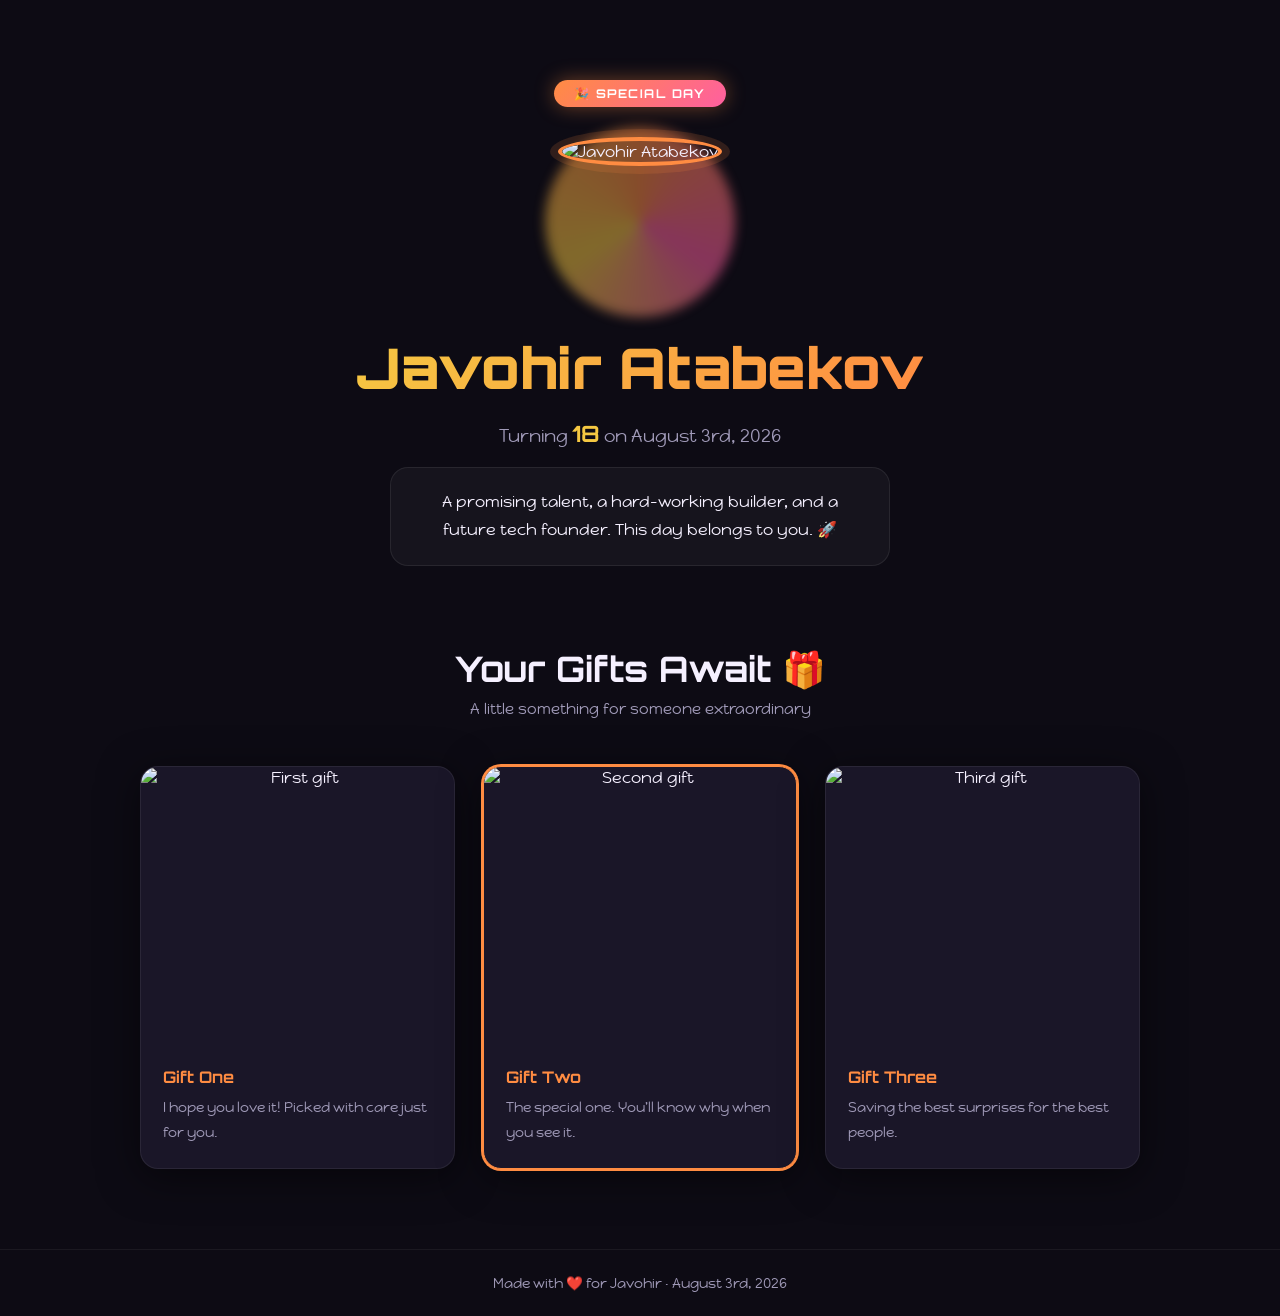
==== doing.html @ fd639290 "Add files via upload" ====
<!DOCTYPE html>
<html lang="en">
<head>
  <meta charset="UTF-8">
  <meta name="viewport" content="width=device-width, initial-scale=1.0">
  <title>Happy Birthday, Javohir! 🎂</title>
  <link rel="preconnect" href="https://fonts.googleapis.com">
  <link rel="preconnect" href="https://fonts.gstatic.com" crossorigin>
  <link href="https://fonts.googleapis.com/css2?family=Orbitron:wght@700;900&family=Happy+Monkey&display=swap" rel="stylesheet">
  <link rel="stylesheet" href="doing.css">
</head>
<body>

  <!-- Floating confetti particles -->
  <div class="confetti-container" aria-hidden="true">
    <span class="dot"></span><span class="dot"></span><span class="dot"></span>
    <span class="dot"></span><span class="dot"></span><span class="dot"></span>
    <span class="dot"></span><span class="dot"></span><span class="dot"></span>
    <span class="dot"></span><span class="dot"></span><span class="dot"></span>
  </div>

  <!-- ===== HERO SECTION ===== -->
  <section class="hero">
    <div class="hero__badge">🎉 Special Day</div>
    <div class="hero__photo-wrapper">
      <img class="hero__photo" src="photo/javo.jpg" alt="Javohir Atabekov">
      <div class="hero__glow"></div>
    </div>
    <h1 class="hero__name">Javohir Atabekov</h1>
    <p class="hero__tagline">Turning <span class="hero__age">18</span> on August 3rd, 2026</p>
    <p class="hero__description">
      A promising talent, a hard-working builder, and a future tech founder.
      This day belongs to you. 🚀
    </p>
  </section>

  <!-- ===== GIFTS SECTION ===== -->
  <section class="gifts">
    <h2 class="gifts__heading">Your Gifts Await 🎁</h2>
    <p class="gifts__subheading">A little something for someone extraordinary</p>

    <div class="gifts__grid">

      <div class="gift-card">
        <div class="gift-card__image-wrapper">
          <img class="gift-card__image" src="photo/first-photo-gift.jpg" alt="First gift">
          <div class="gift-card__overlay">
            <span>🎁 Gift #1</span>
          </div>
        </div>
        <div class="gift-card__body">
          <h3 class="gift-card__title">Gift One</h3>
          <p class="gift-card__text">I hope you love it! Picked with care just for you.</p>
        </div>
      </div>

      <div class="gift-card gift-card--featured">
        <div class="gift-card__image-wrapper">
          <img class="gift-card__image" src="photo/second-photo-gift.jpg" alt="Second gift">
          <div class="gift-card__overlay">
            <span>⭐ Special</span>
          </div>
        </div>
        <div class="gift-card__body">
          <h3 class="gift-card__title">Gift Two</h3>
          <p class="gift-card__text">The special one. You'll know why when you see it.</p>
        </div>
      </div>

      <div class="gift-card">
        <div class="gift-card__image-wrapper">
          <img class="gift-card__image" src="photo/third-photo-gift.jpg" alt="Third gift">
          <div class="gift-card__overlay">
            <span>🎁 Gift #3</span>
          </div>
        </div>
        <div class="gift-card__body">
          <h3 class="gift-card__title">Gift Three</h3>
          <p class="gift-card__text">Saving the best surprises for the best people.</p>
        </div>
      </div>

    </div>
  </section>

  <!-- ===== FOOTER ===== -->
  <footer class="footer">
    <p>Made with ❤️ for Javohir · August 3rd, 2026</p>
  </footer>

</body>
</html>
---- doing.css ----
/* =============================================
   BIRTHDAY PORTFOLIO — style.css
   ============================================= */

@import url('https://fonts.googleapis.com/css2?family=Orbitron:wght@700;900&family=Happy+Monkey&display=swap');

/* ── CSS Variables ── */
:root {
  --bg:        #0d0b14;
  --surface:   #1a1628;
  --surface2:  #231e36;
  --orange:    #ff8c42;
  --gold:      #f5c842;
  --pink:      #ff5fa0;
  --white:     #f5f0ff;
  --muted:     #a09ab8;
  --radius:    18px;
  --shadow:    0 8px 40px rgba(0,0,0,0.5);
}

/* ── Reset & Base ── */
*, *::before, *::after {
  box-sizing: border-box;
  margin: 0;
  padding: 0;
}

body {
  background-color: var(--bg);
  color: var(--white);
  font-family: 'Happy Monkey', cursive;
  min-height: 100vh;
  overflow-x: hidden;
}

/* =============================================
   CONFETTI PARTICLES
   ============================================= */
.confetti-container {
  position: fixed;
  inset: 0;
  pointer-events: none;
  z-index: 0;
  overflow: hidden;
}

.dot {
  position: absolute;
  width: 10px;
  height: 10px;
  border-radius: 50%;
  opacity: 0;
  animation: floatUp 6s infinite ease-in-out;
}

/* Give each dot a different color, position & delay */
.dot:nth-child(1)  { background: var(--orange); left: 5%;  animation-delay: 0s;   animation-duration: 7s; }
.dot:nth-child(2)  { background: var(--gold);   left: 15%; animation-delay: 1s;   animation-duration: 5s; }
.dot:nth-child(3)  { background: var(--pink);   left: 25%; animation-delay: 2s;   animation-duration: 8s; }
.dot:nth-child(4)  { background: var(--orange); left: 38%; animation-delay: 0.5s; animation-duration: 6s; }
.dot:nth-child(5)  { background: var(--white);  left: 50%; animation-delay: 1.5s; animation-duration: 7s; }
.dot:nth-child(6)  { background: var(--gold);   left: 60%; animation-delay: 3s;   animation-duration: 5s; }
.dot:nth-child(7)  { background: var(--pink);   left: 70%; animation-delay: 0.8s; animation-duration: 9s; }
.dot:nth-child(8)  { background: var(--orange); left: 78%; animation-delay: 2.5s; animation-duration: 6s; }
.dot:nth-child(9)  { background: var(--gold);   left: 85%; animation-delay: 1.2s; animation-duration: 7s; }
.dot:nth-child(10) { background: var(--pink);   left: 92%; animation-delay: 3.5s; animation-duration: 5s; }
.dot:nth-child(11) { background: var(--white);  left: 45%; animation-delay: 4s;   animation-duration: 8s; }
.dot:nth-child(12) { background: var(--orange); left: 33%; animation-delay: 2s;   animation-duration: 6s; }

@keyframes floatUp {
  0%   { transform: translateY(110vh) rotate(0deg);   opacity: 0;   }
  10%  { opacity: 0.9; }
  90%  { opacity: 0.7; }
  100% { transform: translateY(-10vh) rotate(360deg); opacity: 0;   }
}

/* =============================================
   HERO SECTION
   ============================================= */
.hero {
  position: relative;
  z-index: 1;
  display: flex;
  flex-direction: column;
  align-items: center;
  text-align: center;
  padding: 80px 20px 60px;
  gap: 20px;
  animation: fadeSlideDown 1s ease both;
}

@keyframes fadeSlideDown {
  from { opacity: 0; transform: translateY(-30px); }
  to   { opacity: 1; transform: translateY(0); }
}

/* Badge */
.hero__badge {
  background: linear-gradient(135deg, var(--orange), var(--pink));
  color: #fff;
  font-family: 'Orbitron', sans-serif;
  font-size: 0.75rem;
  font-weight: 700;
  letter-spacing: 0.12em;
  text-transform: uppercase;
  padding: 6px 20px;
  border-radius: 100px;
  box-shadow: 0 0 20px rgba(255, 140, 66, 0.4);
}

/* Photo */
.hero__photo-wrapper {
  position: relative;
  width: 170px;
  height: 170px;
  margin: 10px 0;
}

.hero__photo {
  width: 170px;
  height: 170px;
  border-radius: 50%;
  object-fit: cover;
  border: 4px solid var(--orange);
  position: relative;
  z-index: 1;
  box-shadow: 0 0 0 8px rgba(255, 140, 66, 0.15);
}

/* Glowing ring behind photo */
.hero__glow {
  position: absolute;
  inset: -10px;
  border-radius: 50%;
  background: conic-gradient(var(--orange), var(--pink), var(--gold), var(--orange));
  z-index: 0;
  animation: spin 4s linear infinite;
  opacity: 0.5;
  filter: blur(6px);
}

@keyframes spin {
  to { transform: rotate(360deg); }
}

/* Name */
.hero__name {
  font-family: 'Orbitron', sans-serif;
  font-weight: 900;
  font-size: clamp(2rem, 6vw, 3.5rem);
  background: linear-gradient(135deg, var(--gold), var(--orange));
  -webkit-background-clip: text;
  -webkit-text-fill-color: transparent;
  background-clip: text;
  line-height: 1.1;
  animation: fadeSlideDown 1s ease 0.2s both;
}

/* Tagline */
.hero__tagline {
  font-size: 1.1rem;
  color: var(--muted);
  animation: fadeSlideDown 1s ease 0.35s both;
}

.hero__age {
  font-family: 'Orbitron', sans-serif;
  color: var(--gold);
  font-size: 1.4rem;
  font-weight: 700;
}

/* Description */
.hero__description {
  max-width: 500px;
  font-size: 1rem;
  color: var(--white);
  line-height: 1.8;
  background: rgba(255, 255, 255, 0.04);
  border: 1px solid rgba(255,255,255,0.08);
  border-radius: var(--radius);
  padding: 20px 28px;
  animation: fadeSlideDown 1s ease 0.5s both;
}

/* =============================================
   GIFTS SECTION
   ============================================= */
.gifts {
  position: relative;
  z-index: 1;
  padding: 20px 24px 80px;
  text-align: center;
}

.gifts__heading {
  font-family: 'Orbitron', sans-serif;
  font-size: clamp(1.4rem, 4vw, 2.2rem);
  font-weight: 700;
  color: var(--white);
  margin-bottom: 8px;
}

.gifts__subheading {
  color: var(--muted);
  font-size: 0.95rem;
  margin-bottom: 48px;
}

/* Grid */
.gifts__grid {
  display: grid;
  grid-template-columns: repeat(auto-fit, minmax(280px, 1fr));
  gap: 28px;
  max-width: 1000px;
  margin: 0 auto;
}

/* ── Gift Card ── */
.gift-card {
  background: var(--surface);
  border: 1px solid rgba(255,255,255,0.07);
  border-radius: var(--radius);
  overflow: hidden;
  box-shadow: var(--shadow);
  transition: transform 0.3s ease, box-shadow 0.3s ease;
  animation: fadeSlideDown 1s ease 0.6s both;
}

.gift-card:hover {
  transform: translateY(-8px);
  box-shadow: 0 16px 60px rgba(255, 140, 66, 0.2);
}

/* Featured card gets a glowing border */
.gift-card--featured {
  border-color: var(--orange);
  box-shadow: 0 0 0 2px var(--orange), var(--shadow);
}

.gift-card__image-wrapper {
  position: relative;
  overflow: hidden;
  height: 280px;
}

.gift-card__image {
  width: 100%;
  height: 100%;
  object-fit: cover;
  display: block;
  transition: transform 0.4s ease;
}

.gift-card:hover .gift-card__image {
  transform: scale(1.05);
}

/* Overlay label that appears on hover */
.gift-card__overlay {
  position: absolute;
  inset: 0;
  background: linear-gradient(to top, rgba(13,11,20,0.85) 0%, transparent 60%);
  display: flex;
  align-items: flex-end;
  justify-content: flex-start;
  padding: 16px;
  opacity: 0;
  transition: opacity 0.3s ease;
}

.gift-card:hover .gift-card__overlay {
  opacity: 1;
}

.gift-card__overlay span {
  font-family: 'Orbitron', sans-serif;
  font-size: 0.8rem;
  font-weight: 700;
  color: var(--gold);
  letter-spacing: 0.08em;
  background: rgba(0,0,0,0.4);
  padding: 4px 12px;
  border-radius: 100px;
}

/* Card body */
.gift-card__body {
  padding: 20px 22px 24px;
  text-align: left;
}

.gift-card__title {
  font-family: 'Orbitron', sans-serif;
  font-size: 1rem;
  font-weight: 700;
  color: var(--orange);
  margin-bottom: 8px;
}

.gift-card__text {
  font-size: 0.9rem;
  color: var(--muted);
  line-height: 1.7;
}

/* =============================================
   FOOTER
   ============================================= */
.footer {
  position: relative;
  z-index: 1;
  text-align: center;
  padding: 24px;
  color: var(--muted);
  font-size: 0.85rem;
  border-top: 1px solid rgba(255,255,255,0.06);
}

/* =============================================
   RESPONSIVE
   ============================================= */
@media (max-width: 600px) {
  .hero {
    padding: 60px 16px 40px;
  }

  .gifts__grid {
    grid-template-columns: 1fr;
  }

  .gift-card__image-wrapper {
    height: 220px;
  }
}
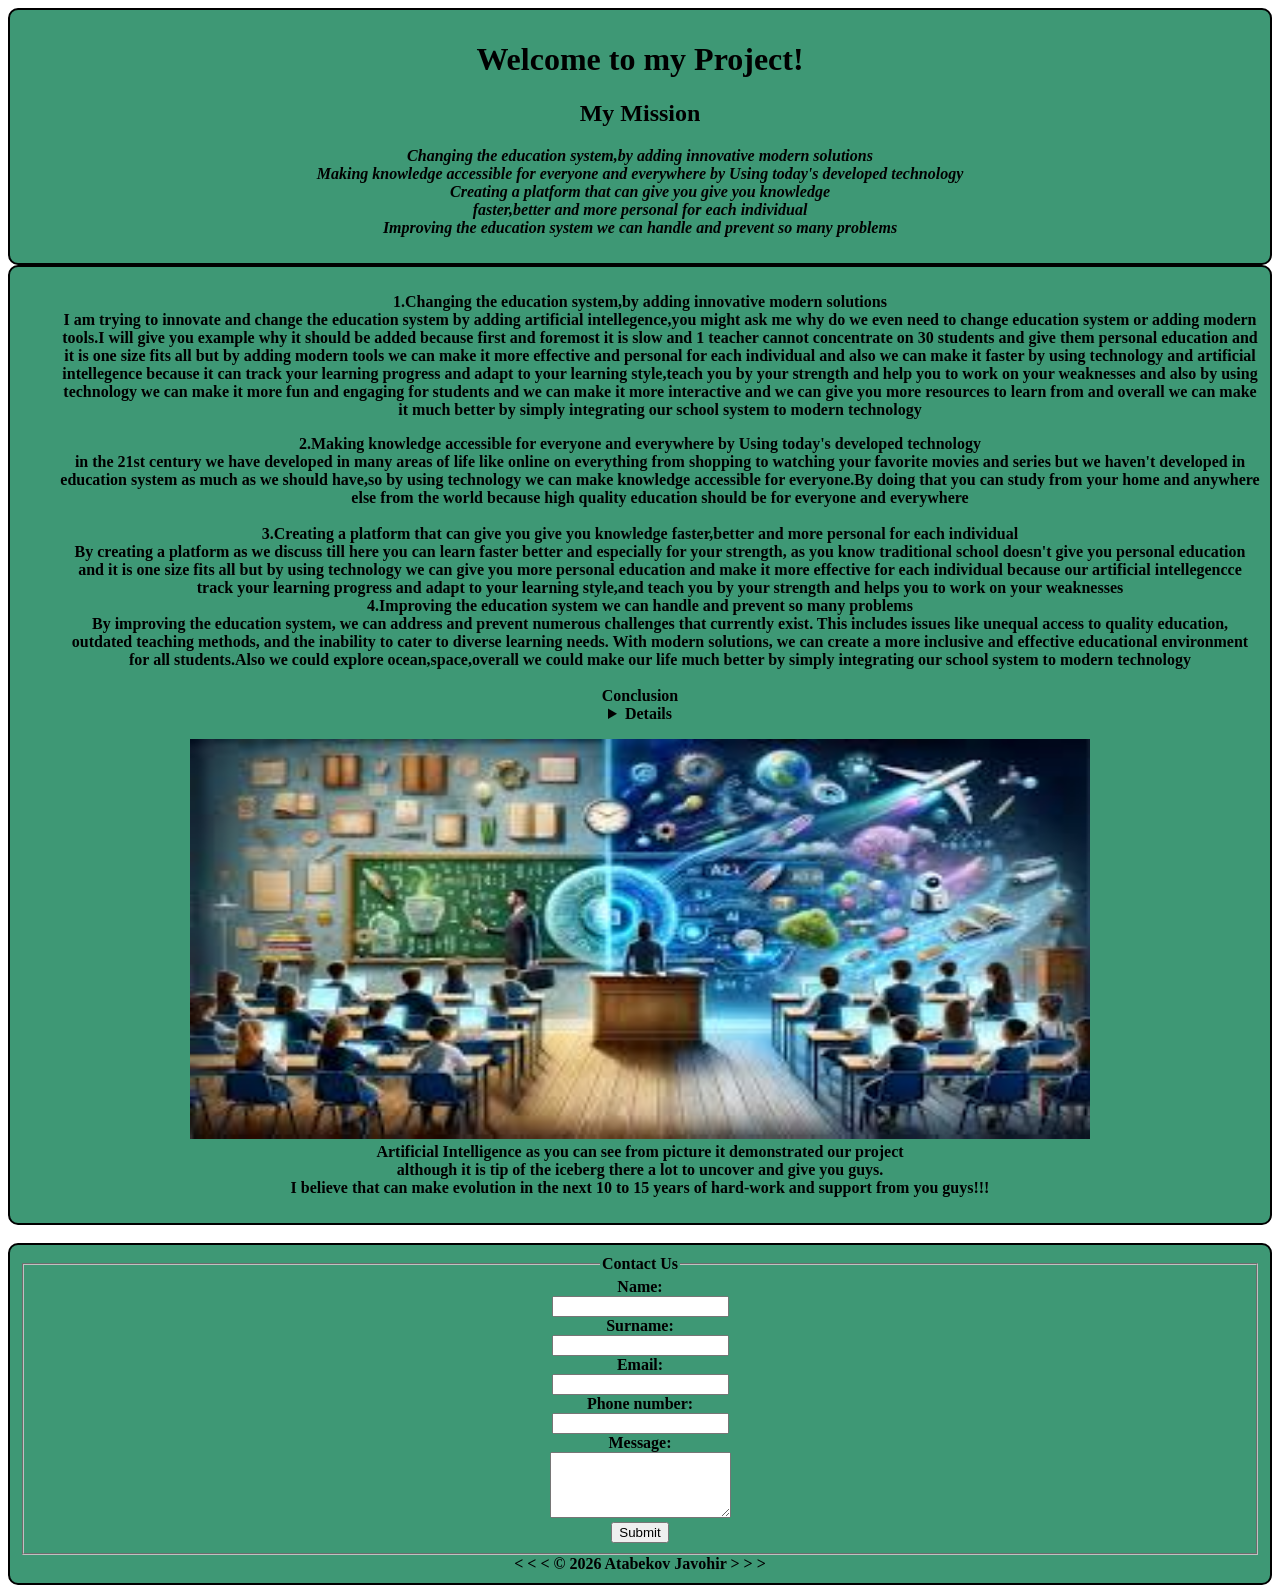
==== commit bbcd7409: "Add files via upload" ====
--- a/doing.html
+++ b/doing.html
@@ -1,92 +1,86 @@
 <!DOCTYPE html>
 <html lang="en">
-<head>
-  <meta charset="UTF-8">
-  <meta name="viewport" content="width=device-width, initial-scale=1.0">
-  <title>Happy Birthday, Javohir! 🎂</title>
-  <link rel="preconnect" href="https://fonts.googleapis.com">
-  <link rel="preconnect" href="https://fonts.gstatic.com" crossorigin>
-  <link href="https://fonts.googleapis.com/css2?family=Orbitron:wght@700;900&family=Happy+Monkey&display=swap" rel="stylesheet">
-  <link rel="stylesheet" href="doing.css">
-</head>
-<body>
-
-  <!-- Floating confetti particles -->
-  <div class="confetti-container" aria-hidden="true">
-    <span class="dot"></span><span class="dot"></span><span class="dot"></span>
-    <span class="dot"></span><span class="dot"></span><span class="dot"></span>
-    <span class="dot"></span><span class="dot"></span><span class="dot"></span>
-    <span class="dot"></span><span class="dot"></span><span class="dot"></span>
-  </div>
-
-  <!-- ===== HERO SECTION ===== -->
-  <section class="hero">
-    <div class="hero__badge">🎉 Special Day</div>
-    <div class="hero__photo-wrapper">
-      <img class="hero__photo" src="photo/javo.jpg" alt="Javohir Atabekov">
-      <div class="hero__glow"></div>
-    </div>
-    <h1 class="hero__name">Javohir Atabekov</h1>
-    <p class="hero__tagline">Turning <span class="hero__age">18</span> on August 3rd, 2026</p>
-    <p class="hero__description">
-      A promising talent, a hard-working builder, and a future tech founder.
-      This day belongs to you. 🚀
-    </p>
-  </section>
-
-  <!-- ===== GIFTS SECTION ===== -->
-  <section class="gifts">
-    <h2 class="gifts__heading">Your Gifts Await 🎁</h2>
-    <p class="gifts__subheading">A little something for someone extraordinary</p>
-
-    <div class="gifts__grid">
-
-      <div class="gift-card">
-        <div class="gift-card__image-wrapper">
-          <img class="gift-card__image" src="photo/first-photo-gift.jpg" alt="First gift">
-          <div class="gift-card__overlay">
-            <span>🎁 Gift #1</span>
-          </div>
-        </div>
-        <div class="gift-card__body">
-          <h3 class="gift-card__title">Gift One</h3>
-          <p class="gift-card__text">I hope you love it! Picked with care just for you.</p>
-        </div>
-      </div>
-
-      <div class="gift-card gift-card--featured">
-        <div class="gift-card__image-wrapper">
-          <img class="gift-card__image" src="photo/second-photo-gift.jpg" alt="Second gift">
-          <div class="gift-card__overlay">
-            <span>⭐ Special</span>
-          </div>
-        </div>
-        <div class="gift-card__body">
-          <h3 class="gift-card__title">Gift Two</h3>
-          <p class="gift-card__text">The special one. You'll know why when you see it.</p>
-        </div>
-      </div>
-
-      <div class="gift-card">
-        <div class="gift-card__image-wrapper">
-          <img class="gift-card__image" src="photo/third-photo-gift.jpg" alt="Third gift">
-          <div class="gift-card__overlay">
-            <span>🎁 Gift #3</span>
-          </div>
-        </div>
-        <div class="gift-card__body">
-          <h3 class="gift-card__title">Gift Three</h3>
-          <p class="gift-card__text">Saving the best surprises for the best people.</p>
-        </div>
-      </div>
-
-    </div>
-  </section>
-
-  <!-- ===== FOOTER ===== -->
-  <footer class="footer">
-    <p>Made with ❤️ for Javohir · August 3rd, 2026</p>
-  </footer>
-
-</body>
+    <head>
+        <meta charset="author" content="Atabekov Javohir">
+        <meta name="description" content=" i'm putting all the things i'm currently learning">
+        <link rel="icon" href="photo/ai.jpg">
+        <link rel="stylesheet" href="doing.css">
+        <title>The Biggest Project</title>
+    </head>
+    <body>
+    
+        <!--The header part of the project-->
+       <header id="header">
+        <h1><strong>Welcome to my Project!</strong></h1>
+        <h2>My Mission</h2>
+        <dl id="mission">
+            <dt><em>Changing the education system,by adding innovative modern solutions</em></dt>
+            <dd></dd>
+            <dt><em>Making knowledge accessible for everyone and everywhere by Using today's developed technology</em></dt>
+            <dd></dd>
+            <dt><em>Creating a platform that can give you give you knowledge<br> faster,better and more personal for each individual</em></dt>
+            <dd></dd>
+            <dt><em>Improving the education system we can handle and prevent so many problems </em></dt>
+            <dd></dd>
+        </dl>
+        </header>
+        <!--Main part of the project-->
+        <main id="main">
+          <dl>
+            <dt>1.Changing the education system,by adding innovative modern solutions</dt>
+            <dd>I am trying to innovate and change the education system by adding artificial intellegence,you might ask me why do we even need to change education system or adding modern tools.I will give you example why it should be added because first and foremost it is slow and 1 teacher cannot concentrate
+             on 30 students and give them personal education and it is one size fits all but by adding modern tools we can make it more effective and personal for each individual and also we can make it faster by using technology and artificial intellegence because it can track your learning progress and adapt to your learning style,teach you by your strength and help you to work on your weaknesses
+                and also by using technology we can make it more fun and engaging for students and we can make it more interactive and we can give you more resources to learn from and overall we can make it much better by simply integrating our school system to modern technology</dd>
+            </dd>
+          </dl>
+          <dt>2.Making knowledge accessible for everyone and everywhere by Using today's developed technology</dt>
+          <dd>in the 21st century we have developed in many areas of life like online on everything from shopping to watching
+            your favorite movies and series but we haven't developed in education system as much as we should have,so by using technology we can make knowledge accessible for everyone.By doing that 
+            you can study from your home and anywhere else from the world because high quality education should be for everyone and everywhere
+           </dd>
+          </dd><br>
+          <dt>3.Creating a platform that can give you give you knowledge faster,better and more personal for each individual</dt>
+          <dd>By creating a platform as we discuss till here you can learn faster better and especially for your strength,
+            as you know traditional school doesn't give you personal education and it is one size fits all but by using technology we can give you more personal education and make it more effective for each individual
+            because our artificial intellegencce track your learning progress and adapt to your learning style,and teach you by your strength and 
+            helps you to work on your weaknesses</dd>
+          </dd>
+          <dt>4.Improving the education system we can handle and prevent so many problems </dt>
+          <dd>By improving the education system, we can address and prevent numerous challenges that currently exist. This includes issues like unequal access to quality education, outdated teaching methods, and the inability to cater to diverse learning needs. With modern solutions,
+             we can create a more inclusive and effective educational environment for all students.Also we could explore ocean,space,overall we could make
+            our life much better by simply integrating our school system to modern technology</dd><br>
+    <article>
+        <aside>Conclusion</aside>
+        <details>In conclusion, the integration of modern technology into the education system is essential for creating a more effective, inclusive, and engaging learning environment. By embracing innovative solutions, we can address existing challenges and provide students with personalized education that caters to their unique needs and strengths. This transformation has the potential to revolutionize the way we learn and prepare individuals for success in the rapidly evolving world.</details>
+    </article>
+   
+      <figure>
+        <img src="[data-uri]" alt="ai school" width="900px"height="400px">
+       <figcaption>Artificial Intelligence as you can see from picture it demonstrated our project<br> although it is tip of the iceberg there a lot to uncover and give you guys.<br> I believe that can make evolution
+       in the next 10 to 15 years of hard-work and support from you guys!!! </figcaption>
+       </main>
+        <br>
+    </figure>
+    <!--the footer of the project-->
+    <footer id="footer">
+    <fieldset>
+        <legend>Contact Us</legend>
+    <form action="https://formspree.io/f/xayzvlgk" method="POST">
+        <label for="name">Name:</label><br>
+        <input type="text" id="name" name="name" required><br>
+        <label for="surname" id="surname" name="surname">Surname:</label><br>
+        <input type="text" id="surname" name="surname" required><br>    
+        <label for="email">Email:</label><br>
+        <input type="email" id="email" name="email" required><br>
+        <label for="number" id="number" name="number">Phone number:</label><br>
+        <input type="tel" id="number" name="number" required pattern="[0-9] {2} [0-9] {3} [0-9] {4}"><br>
+        <label for="message">Message:</label><br>
+        <textarea id="message" name="message" rows="4" required></textarea><br>
+        <input type="submit" value="Submit">
+    </form>
+    </fieldset>
+     &lt; &lt; &lt; &copy; 2026 Atabekov Javohir &gt; &gt; &gt;
+        </footer>
+       
+    </body>
 </html>
--- a/doing.css
+++ b/doing.css
@@ -1,335 +1,9 @@
-/* =============================================
-   BIRTHDAY PORTFOLIO — style.css
-   ============================================= */
-
-@import url('https://fonts.googleapis.com/css2?family=Orbitron:wght@700;900&family=Happy+Monkey&display=swap');
-
-/* ── CSS Variables ── */
-:root {
-  --bg:        #0d0b14;
-  --surface:   #1a1628;
-  --surface2:  #231e36;
-  --orange:    #ff8c42;
-  --gold:      #f5c842;
-  --pink:      #ff5fa0;
-  --white:     #f5f0ff;
-  --muted:     #a09ab8;
-  --radius:    18px;
-  --shadow:    0 8px 40px rgba(0,0,0,0.5);
+header,main,footer{
+    text-align: center;
+    background-color: #3e9875;
+    padding:10px;
+    border-radius: 10px;
+    color:black;
+    border:2px solid black;
+    font-weight:bold;
 }
-
-/* ── Reset & Base ── */
-*, *::before, *::after {
-  box-sizing: border-box;
-  margin: 0;
-  padding: 0;
-}
-
-body {
-  background-color: var(--bg);
-  color: var(--white);
-  font-family: 'Happy Monkey', cursive;
-  min-height: 100vh;
-  overflow-x: hidden;
-}
-
-/* =============================================
-   CONFETTI PARTICLES
-   ============================================= */
-.confetti-container {
-  position: fixed;
-  inset: 0;
-  pointer-events: none;
-  z-index: 0;
-  overflow: hidden;
-}
-
-.dot {
-  position: absolute;
-  width: 10px;
-  height: 10px;
-  border-radius: 50%;
-  opacity: 0;
-  animation: floatUp 6s infinite ease-in-out;
-}
-
-/* Give each dot a different color, position & delay */
-.dot:nth-child(1)  { background: var(--orange); left: 5%;  animation-delay: 0s;   animation-duration: 7s; }
-.dot:nth-child(2)  { background: var(--gold);   left: 15%; animation-delay: 1s;   animation-duration: 5s; }
-.dot:nth-child(3)  { background: var(--pink);   left: 25%; animation-delay: 2s;   animation-duration: 8s; }
-.dot:nth-child(4)  { background: var(--orange); left: 38%; animation-delay: 0.5s; animation-duration: 6s; }
-.dot:nth-child(5)  { background: var(--white);  left: 50%; animation-delay: 1.5s; animation-duration: 7s; }
-.dot:nth-child(6)  { background: var(--gold);   left: 60%; animation-delay: 3s;   animation-duration: 5s; }
-.dot:nth-child(7)  { background: var(--pink);   left: 70%; animation-delay: 0.8s; animation-duration: 9s; }
-.dot:nth-child(8)  { background: var(--orange); left: 78%; animation-delay: 2.5s; animation-duration: 6s; }
-.dot:nth-child(9)  { background: var(--gold);   left: 85%; animation-delay: 1.2s; animation-duration: 7s; }
-.dot:nth-child(10) { background: var(--pink);   left: 92%; animation-delay: 3.5s; animation-duration: 5s; }
-.dot:nth-child(11) { background: var(--white);  left: 45%; animation-delay: 4s;   animation-duration: 8s; }
-.dot:nth-child(12) { background: var(--orange); left: 33%; animation-delay: 2s;   animation-duration: 6s; }
-
-@keyframes floatUp {
-  0%   { transform: translateY(110vh) rotate(0deg);   opacity: 0;   }
-  10%  { opacity: 0.9; }
-  90%  { opacity: 0.7; }
-  100% { transform: translateY(-10vh) rotate(360deg); opacity: 0;   }
-}
-
-/* =============================================
-   HERO SECTION
-   ============================================= */
-.hero {
-  position: relative;
-  z-index: 1;
-  display: flex;
-  flex-direction: column;
-  align-items: center;
-  text-align: center;
-  padding: 80px 20px 60px;
-  gap: 20px;
-  animation: fadeSlideDown 1s ease both;
-}
-
-@keyframes fadeSlideDown {
-  from { opacity: 0; transform: translateY(-30px); }
-  to   { opacity: 1; transform: translateY(0); }
-}
-
-/* Badge */
-.hero__badge {
-  background: linear-gradient(135deg, var(--orange), var(--pink));
-  color: #fff;
-  font-family: 'Orbitron', sans-serif;
-  font-size: 0.75rem;
-  font-weight: 700;
-  letter-spacing: 0.12em;
-  text-transform: uppercase;
-  padding: 6px 20px;
-  border-radius: 100px;
-  box-shadow: 0 0 20px rgba(255, 140, 66, 0.4);
-}
-
-/* Photo */
-.hero__photo-wrapper {
-  position: relative;
-  width: 170px;
-  height: 170px;
-  margin: 10px 0;
-}
-
-.hero__photo {
-  width: 170px;
-  height: 170px;
-  border-radius: 50%;
-  object-fit: cover;
-  border: 4px solid var(--orange);
-  position: relative;
-  z-index: 1;
-  box-shadow: 0 0 0 8px rgba(255, 140, 66, 0.15);
-}
-
-/* Glowing ring behind photo */
-.hero__glow {
-  position: absolute;
-  inset: -10px;
-  border-radius: 50%;
-  background: conic-gradient(var(--orange), var(--pink), var(--gold), var(--orange));
-  z-index: 0;
-  animation: spin 4s linear infinite;
-  opacity: 0.5;
-  filter: blur(6px);
-}
-
-@keyframes spin {
-  to { transform: rotate(360deg); }
-}
-
-/* Name */
-.hero__name {
-  font-family: 'Orbitron', sans-serif;
-  font-weight: 900;
-  font-size: clamp(2rem, 6vw, 3.5rem);
-  background: linear-gradient(135deg, var(--gold), var(--orange));
-  -webkit-background-clip: text;
-  -webkit-text-fill-color: transparent;
-  background-clip: text;
-  line-height: 1.1;
-  animation: fadeSlideDown 1s ease 0.2s both;
-}
-
-/* Tagline */
-.hero__tagline {
-  font-size: 1.1rem;
-  color: var(--muted);
-  animation: fadeSlideDown 1s ease 0.35s both;
-}
-
-.hero__age {
-  font-family: 'Orbitron', sans-serif;
-  color: var(--gold);
-  font-size: 1.4rem;
-  font-weight: 700;
-}
-
-/* Description */
-.hero__description {
-  max-width: 500px;
-  font-size: 1rem;
-  color: var(--white);
-  line-height: 1.8;
-  background: rgba(255, 255, 255, 0.04);
-  border: 1px solid rgba(255,255,255,0.08);
-  border-radius: var(--radius);
-  padding: 20px 28px;
-  animation: fadeSlideDown 1s ease 0.5s both;
-}
-
-/* =============================================
-   GIFTS SECTION
-   ============================================= */
-.gifts {
-  position: relative;
-  z-index: 1;
-  padding: 20px 24px 80px;
-  text-align: center;
-}
-
-.gifts__heading {
-  font-family: 'Orbitron', sans-serif;
-  font-size: clamp(1.4rem, 4vw, 2.2rem);
-  font-weight: 700;
-  color: var(--white);
-  margin-bottom: 8px;
-}
-
-.gifts__subheading {
-  color: var(--muted);
-  font-size: 0.95rem;
-  margin-bottom: 48px;
-}
-
-/* Grid */
-.gifts__grid {
-  display: grid;
-  grid-template-columns: repeat(auto-fit, minmax(280px, 1fr));
-  gap: 28px;
-  max-width: 1000px;
-  margin: 0 auto;
-}
-
-/* ── Gift Card ── */
-.gift-card {
-  background: var(--surface);
-  border: 1px solid rgba(255,255,255,0.07);
-  border-radius: var(--radius);
-  overflow: hidden;
-  box-shadow: var(--shadow);
-  transition: transform 0.3s ease, box-shadow 0.3s ease;
-  animation: fadeSlideDown 1s ease 0.6s both;
-}
-
-.gift-card:hover {
-  transform: translateY(-8px);
-  box-shadow: 0 16px 60px rgba(255, 140, 66, 0.2);
-}
-
-/* Featured card gets a glowing border */
-.gift-card--featured {
-  border-color: var(--orange);
-  box-shadow: 0 0 0 2px var(--orange), var(--shadow);
-}
-
-.gift-card__image-wrapper {
-  position: relative;
-  overflow: hidden;
-  height: 280px;
-}
-
-.gift-card__image {
-  width: 100%;
-  height: 100%;
-  object-fit: cover;
-  display: block;
-  transition: transform 0.4s ease;
-}
-
-.gift-card:hover .gift-card__image {
-  transform: scale(1.05);
-}
-
-/* Overlay label that appears on hover */
-.gift-card__overlay {
-  position: absolute;
-  inset: 0;
-  background: linear-gradient(to top, rgba(13,11,20,0.85) 0%, transparent 60%);
-  display: flex;
-  align-items: flex-end;
-  justify-content: flex-start;
-  padding: 16px;
-  opacity: 0;
-  transition: opacity 0.3s ease;
-}
-
-.gift-card:hover .gift-card__overlay {
-  opacity: 1;
-}
-
-.gift-card__overlay span {
-  font-family: 'Orbitron', sans-serif;
-  font-size: 0.8rem;
-  font-weight: 700;
-  color: var(--gold);
-  letter-spacing: 0.08em;
-  background: rgba(0,0,0,0.4);
-  padding: 4px 12px;
-  border-radius: 100px;
-}
-
-/* Card body */
-.gift-card__body {
-  padding: 20px 22px 24px;
-  text-align: left;
-}
-
-.gift-card__title {
-  font-family: 'Orbitron', sans-serif;
-  font-size: 1rem;
-  font-weight: 700;
-  color: var(--orange);
-  margin-bottom: 8px;
-}
-
-.gift-card__text {
-  font-size: 0.9rem;
-  color: var(--muted);
-  line-height: 1.7;
-}
-
-/* =============================================
-   FOOTER
-   ============================================= */
-.footer {
-  position: relative;
-  z-index: 1;
-  text-align: center;
-  padding: 24px;
-  color: var(--muted);
-  font-size: 0.85rem;
-  border-top: 1px solid rgba(255,255,255,0.06);
-}
-
-/* =============================================
-   RESPONSIVE
-   ============================================= */
-@media (max-width: 600px) {
-  .hero {
-    padding: 60px 16px 40px;
-  }
-
-  .gifts__grid {
-    grid-template-columns: 1fr;
-  }
-
-  .gift-card__image-wrapper {
-    height: 220px;
-  }
-}
